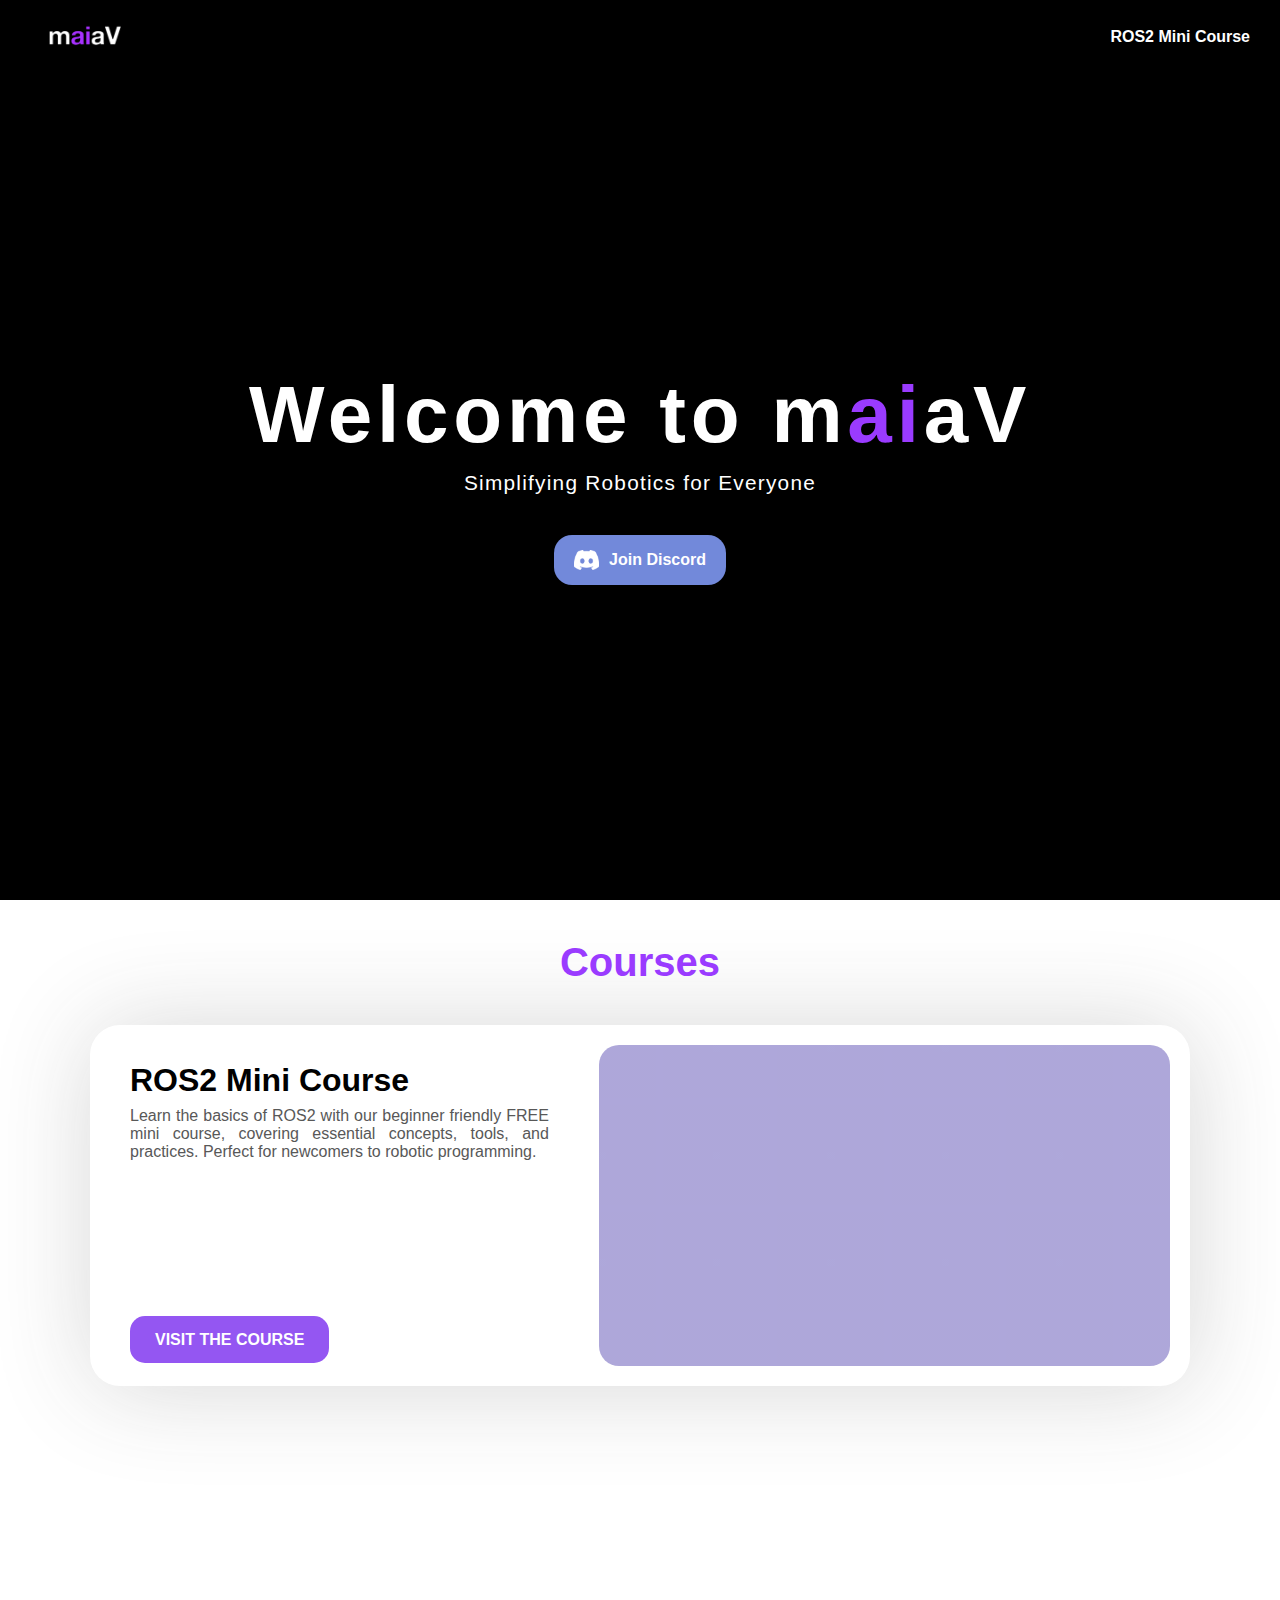
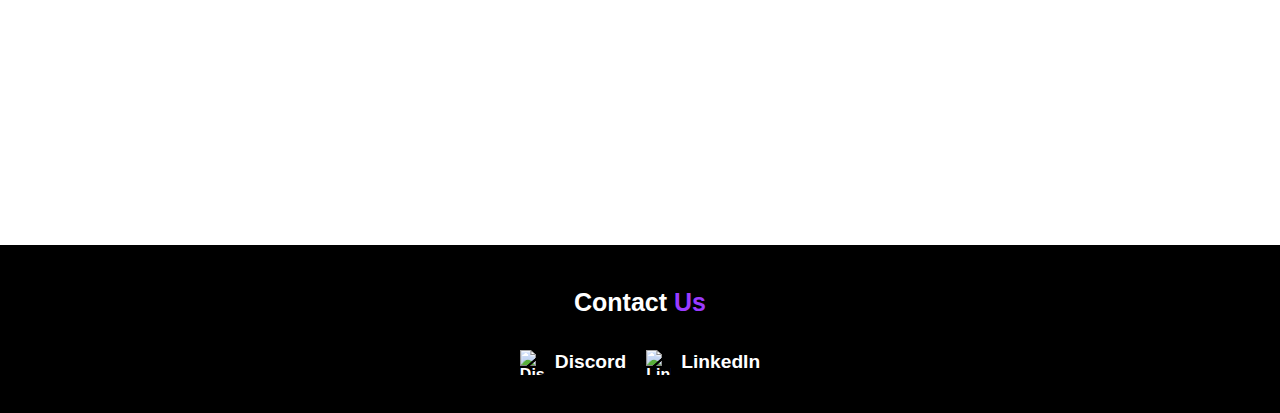
==== index.html @ 1d8e47e0 "Add files via upload" ====
<!DOCTYPE html>
<html lang="en">
<head>
    <meta charset="UTF-8">
    <meta name="viewport" content="width=device-width, initial-scale=1.0">
    <title>maiaV | Robotics Community | Home</title>
    <link href="/AI.png" rel="icon" type="image/x-icon" sizes="48x48">
    <link rel="stylesheet" href="styles.css">
</head>
<body>
    <header>
        <nav>
            <div class="logo">
                <img src="/maiaV-White.png" alt="maiaV Logo">
            </div>
            <ul>
                <a href="course.html">ROS2 Mini Course</a>
            </ul>
        </nav>
    </header>
    <main>
        <section id="home" class="snap-section">
            <div id="background"></div>
            <div class="content">
                <h1 class="welcome-text">Welcome to m<span class="highlight">ai</span>aV</h1>
                <p class="welcome-text margin_bt_mainline">Simplifying Robotics for Everyone</p>
                <div class="join-discord">
                    <a href="https://discord.gg/7rMq2JnyMY" class="discord-button">
                        <img src="/discord-mark-white.png" alt="Discord Logo" class="discord-logo"> Join Discord
                    </a>
                </div>
            </div>
        </section>
        <section id="project" class="bg snap-section">
            <div class="section-title">
                <h2>Courses</h2>
            </div>
            <div class="project-container">
                <div class="project-content">
                    <h3>ROS2 Mini Course</h3>
                    <p>Learn the basics of ROS2 with our beginner friendly FREE mini course, covering essential concepts, tools, and practices. Perfect for newcomers to robotic programming.</p>
                    <a href="course.html" class="case-study-btn">Visit the Course</a>

                </div>
                <div class="project-image">
                    <img src="/coming_soon.gif" alt="Coming Soon!">
                </div>
            </div>
        </section>
        <div class="section footer">
            <div class="container w-container">
                <div class="footer-holder">
                    <p>Contact <span class="highlight">Us</span></p>
                    <div class="social-wrapper">
                        <!-- <a href="mailto:your-email@example.com" class="social-link w-inline-block">
                            <img src="https://img.icons8.com/?size=100&id=44829&format=png&color=000000" loading="lazy" width="25" height="25" alt="Email">
                            <span>Email</span>
                        </a> -->
                        <a href="https://discord.gg/7rMq2JnyMY" class="social-link w-inline-block">
                            <img src="https://img.icons8.com/?size=100&id=61604&format=png&color=000000" loading="lazy" width="25" height="25" alt="Discord">
                            <span>Discord</span>
                        </a>
                        <a href="https://linkedin.com/" class="social-link w-inline-block">
                            <img src="https://img.icons8.com/?size=100&id=44019&format=png&color=000000" loading="lazy" width="25" height="25" alt="LinkedIn">
                            <span>LinkedIn</span>
                        </a>
                    </div>
                </div>
            </div>
        </div>
        
        


    </main>
    <script src="https://cdnjs.cloudflare.com/ajax/libs/three.js/r128/three.min.js"></script>
    <script src="scripts.js"></script>
</body>
</html>
---- styles.css ----
/* General Styles */
body {
    font-family: 'Roboto', 'Helvetica Neue', 'Open Sans', sans-serif;
    margin: 0;
    padding: 0;
    background-color: #000;
    color: white;
    overflow-x: hidden;
    scroll-behavior: smooth;
    height: 100vh;
    display: flex;
    flex-direction: column;
    scroll-snap-type: y proximity; /* Enable scroll snap */
    text-decoration: none;
}

header {
    position: absolute;
    top: 0;
    width: 100%;
    background-color: rgba(0, 0, 0, 0.5);
    padding: 10px 0;
    z-index: 1000;
    text-decoration: none;
}

nav {
    display: flex;
    align-items: center;
    justify-content: space-between;
    width: 100%;
    padding: 0 20px;
    text-decoration: none;
}

.logo img {
    margin-left: 20px;
    height: 50px;
}

nav ul {
    list-style: none;
    display: flex;
    justify-content: center;
    padding: 0;
    margin: 0;
    text-decoration: none;
}

nav ul{
    margin: 0;
    margin-right: 50px;
    text-decoration: none;
}

nav ul a {
    color: white;
    text-decoration: none;
    font-weight: bold;
    transition: color 0.3s, transform 0.3s, text-decoration 0.3s;
}

nav ul a:hover {
    color: #9A3BFF; /* Purple color on hover */
    /* transform: scale(1.1); Slight zoom effect */
    text-decoration: none; /* Underline on hover */
}

.highlight {
    color: #9A3BFF; /* Replace with your desired color */
}

/* Spacing between letters */
.welcome-text {
    letter-spacing: 0.06em; /* Adjust the space as needed */
}

.margin_bt_mainline {
    margin-bottom: 40px;
}

/* Join Discord button styles */
.join-discord {
    margin-top: 30px;
}

.discord-button {
    display: inline-flex;
    align-items: center;
    background-color: #7289da;
    color: white;
    padding: 15px 20px; /* Adjusted padding */
    text-decoration: none;
    border-radius: 18px;
    font-weight: bold;
    transition: background-color 0.3s;
    font-size: 1em; /* Adjusted font size */
}

.discord-button:hover {
    background-color: #5a6fb5;
}

.discord-logo {
    width: 25px;
    height: 20px;
    margin-right: 10px; /* Adjusted margin */
}

/* Home Section */
#home {
    position: relative;
    width: 100%;
    height: 100vh;
    overflow: hidden;
    display: flex;
    justify-content: center;
    align-items: center;
    text-align: center;
    scroll-snap-align: start; /* Snap alignment */
}

#background {
    position: absolute;
    top: 0;
    left: 0;
    width: 100%;
    height: 100%;
    z-index: 0;
}

.content {
    position: relative;
    z-index: 1;
    padding: 20px;
}

h1 {
    font-size: 5em; /* Adjusted font size */
    margin-bottom: 0;
}

p {
    font-size: 1.3em;
    margin-top: 0.5em;
}

.section-title {
    text-align: center;
    margin-bottom: 40px; /* Adjust margin as needed */
}

.section-title h2 {
    color: #9A3BFF; /* Purple color */
    font-size: 2.5em; /* Adjust font size as needed */
    margin: 0;
}

/* Project Section */
#project {
    background-color: #fff; /* White background color for the section */
    width: 100%; /* Ensure the section covers the entire width */
    padding: 40px 20px; /* Adjust padding as needed */
    position: relative;
    height: 105vh; /* Full height of the viewport */
    box-sizing: border-box; /* Ensure padding is included in the width calculation */
    scroll-snap-align: start; /* Snap alignment */
}

.bg {
    min-height: auto;
}

.project-container {
    display: flex;
    flex-direction: row;
    justify-content: space-between;
    align-items: center;
    width: 100%;
    max-height: auto;
    max-width: 1100px; /* Max width of the content */
    background-color: #fff; /* Background color for the content */
    border-radius: 30px; /* Rounded corners for the content */
    box-shadow: 2px 2px 100px rgba(53, 53, 53, 0.2); /* Shadow for the content */
    overflow: hidden;
    margin: 0 auto; /* Center the container */
}

/* Project Content */
.project-content {
    padding: 30px;
    flex: 1.1;
    text-align: justify;
    margin-left: 10px;
}

.project-content h3 {
    font-size: 2.0em;
    margin-top: 0px;
    color: #000000; /* Color for the category title */
    margin-bottom: 0px;
}

.project-content p {
    font-size: 1.0em;
    margin-bottom: 170px;
    color: #585858; /* Color for the description text */
}

.case-study-btn {
    background-color: #9456f2; /* Button background color */
    color: white;
    border: none;
    padding: 15px 25px;
    cursor: pointer;
    border-radius: 15px; /* Rounded corners for the button */
    text-transform: uppercase;
    font-weight: bold;
    text-decoration: none;
}

.case-study-btn:hover {
    background-color: #3d5a80; /* Button hover color */
}

/* Project Image */
.project-image {
    flex: 1.5;
    display: flex;
    justify-content: center;
    align-items: center;
    padding: 20px;
}

.project-image img {
    max-width: 100%;
    border-radius: 20px; /* Rounded corners for the image */
}

/* Responsive Design */
@media (max-width: 768px) {
    #project {
        padding: 40px 15px; /* Adjust padding for smaller screens */
    }

    .project-container {
        flex-direction: column-reverse; /* Stack content vertically on smaller screens */
        align-items: center;
    }

    .project-container p {
        margin-bottom: 50px;
    }

    .project-image {
        width: 90%;
    }
    
    .project-content {
        width: 85%; /* Ensure both content and image take full width on smaller screens */
        text-align: center; /* Center align text for better presentation */
    }

    .project-content {
        text-align: justify; /* Justify text for better readability */
    }

    .project-image {
        padding: 20px; /* Adjust padding for better spacing */
    }
}

@media (max-width: 480px) {
    .section-title h2 {
        font-size: 1.5em; /* Smaller font size for section title on small screens */
    }

    .project-content h2 {
        font-size: 1.5em; /* Smaller font size for project title on small screens */
    }

    .project-content p {
        font-size: 1em; /* Smaller font size for project description on small screens */
    }

    .case-study-btn {
        padding: 8px 16px; /* Adjust padding for buttons on small screens */
        font-size: 0.9em; /* Smaller font size for buttons on small screens */
    }
}

/* Footer Section */
.footer {
    background-color: #000; /* Black background color */
    padding: 30px 20px;
    color: white;
    text-align: center;
}

.footer-holder {
    display: flex;
    flex-direction: column;
    align-items: center;
    justify-content: center;
}

.footer-holder p{
    font-size: 25px;
    font-weight: bold;
}
.social-wrapper {
    display: flex;
    justify-content: center;
    margin: 8px 0;
}

.social-link {
    display: flex;
    align-items: center;
    margin: 0 10px; /* Adjusted margin for spacing */
    color: white;
    text-decoration: none;
    font-weight: bold;
}

.social-link img {
    margin-right: 10px;
}

.social-link span {
    font-size: 1.2em;
}

.social-link:hover span {
    color: #9A3BFF; /* Purple color on hover */
}

/* Responsive Design */
@media (max-width: 768px) {
    .footer {
        padding: 10px 10px;
    }

    .social-link span {
        font-size: 1em;
    }

    .social-wrapper {
        flex-direction:row;
        align-items: center;
        margin: 10px;
    }
    .social-link img {
        margin-right: 3px;
    }

    .social-link {
        margin: 5px 10px;
    }
}
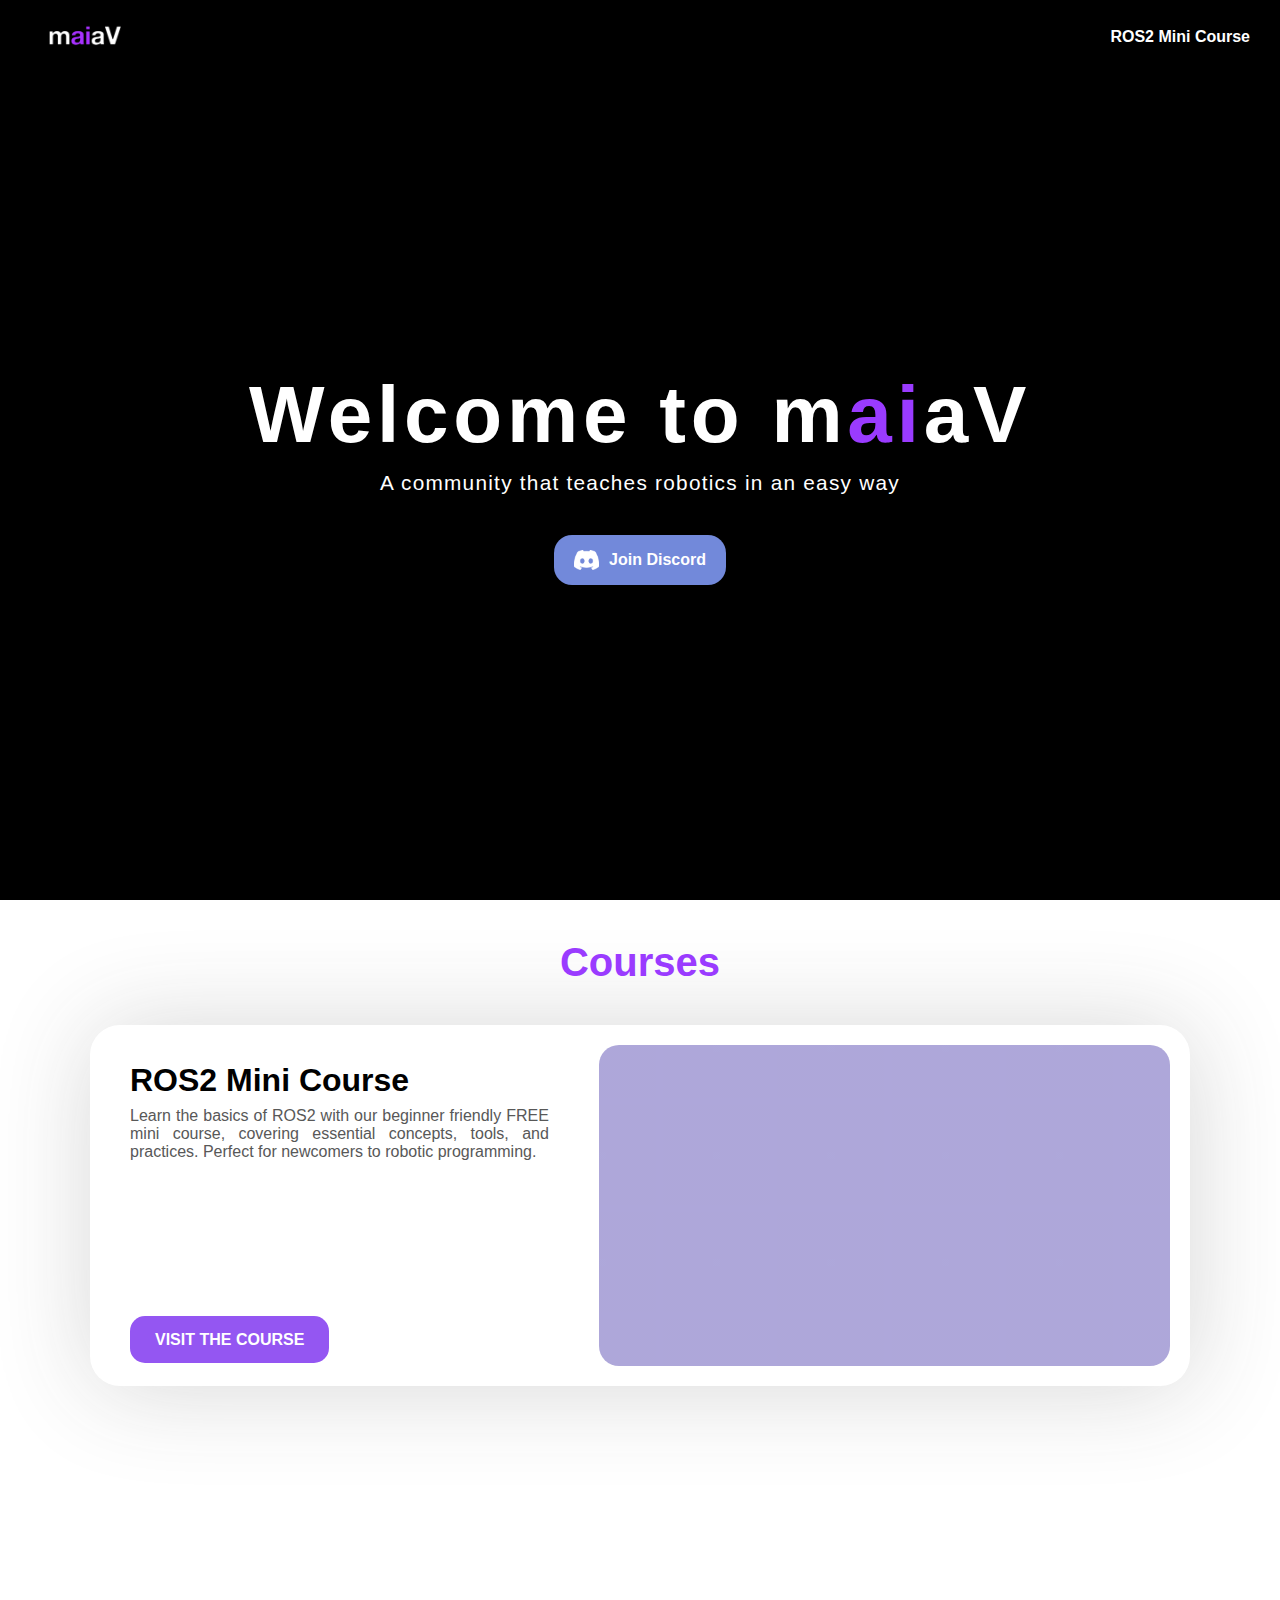
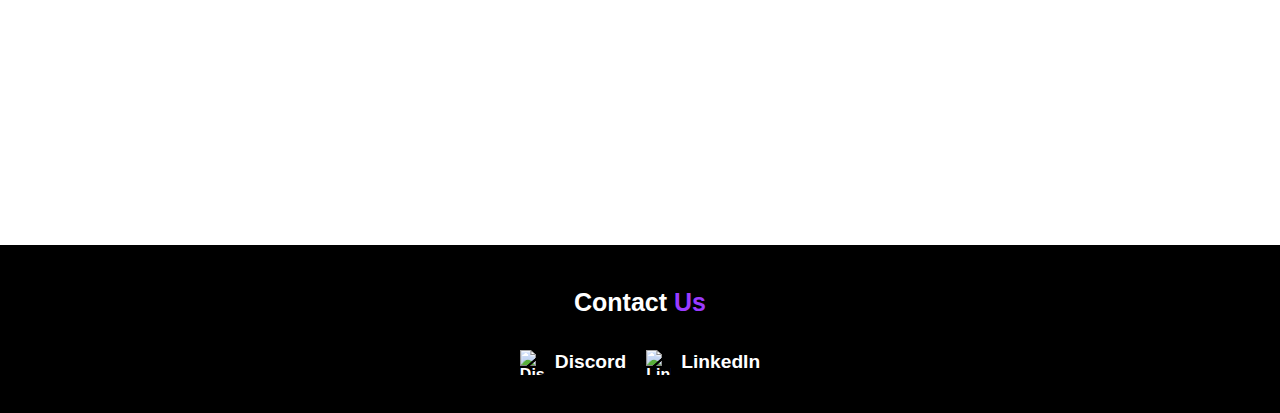
==== commit c3e099de: "Update index.html" ====
--- a/index.html
+++ b/index.html
@@ -23,7 +23,7 @@
             <div id="background"></div>
             <div class="content">
                 <h1 class="welcome-text">Welcome to m<span class="highlight">ai</span>aV</h1>
-                <p class="welcome-text margin_bt_mainline">Simplifying Robotics for Everyone</p>
+                <p class="welcome-text margin_bt_mainline">A community that teaches robotics in an easy way</p>
                 <div class="join-discord">
                     <a href="https://discord.gg/7rMq2JnyMY" class="discord-button">
                         <img src="/discord-mark-white.png" alt="Discord Logo" class="discord-logo"> Join Discord
--- a/styles.css
+++ b/styles.css
@@ -190,7 +190,7 @@
 .project-content {
     padding: 30px;
     flex: 1.1;
-    text-align: justify;
+    text-align: none;
     margin-left: 10px;
 }
 
@@ -231,6 +231,9 @@
     align-items: center;
     padding: 20px;
 }
+.project-content p {
+    text-align: justify; /* Justify text for better readability */
+}
 
 .project-image img {
     max-width: 100%;
@@ -256,15 +259,26 @@
         width: 90%;
     }
     
+    .content h1{
+        font-size: 50px;
+
+    }
     .project-content {
         width: 85%; /* Ensure both content and image take full width on smaller screens */
         text-align: center; /* Center align text for better presentation */
     }
 
+    .project-content h3{
+        text-align: none;
+    }
+
     .project-content {
+        text-align: none; /* Justify text for better readability */
+    }
+
+    .project-content p {
         text-align: justify; /* Justify text for better readability */
     }
-
     .project-image {
         padding: 20px; /* Adjust padding for better spacing */
     }
@@ -272,13 +286,17 @@
 
 @media (max-width: 480px) {
     .section-title h2 {
-        font-size: 1.5em; /* Smaller font size for section title on small screens */
+        font-size: 1.8em; /* Smaller font size for section title on small screens */
     }
 
     .project-content h2 {
-        font-size: 1.5em; /* Smaller font size for project title on small screens */
-    }
-
+        font-size: 1.8em; /* Smaller font size for project title on small screens */
+    }
+
+    
+    .project-content h3{
+        text-align: none;
+    }
     .project-content p {
         font-size: 1em; /* Smaller font size for project description on small screens */
     }
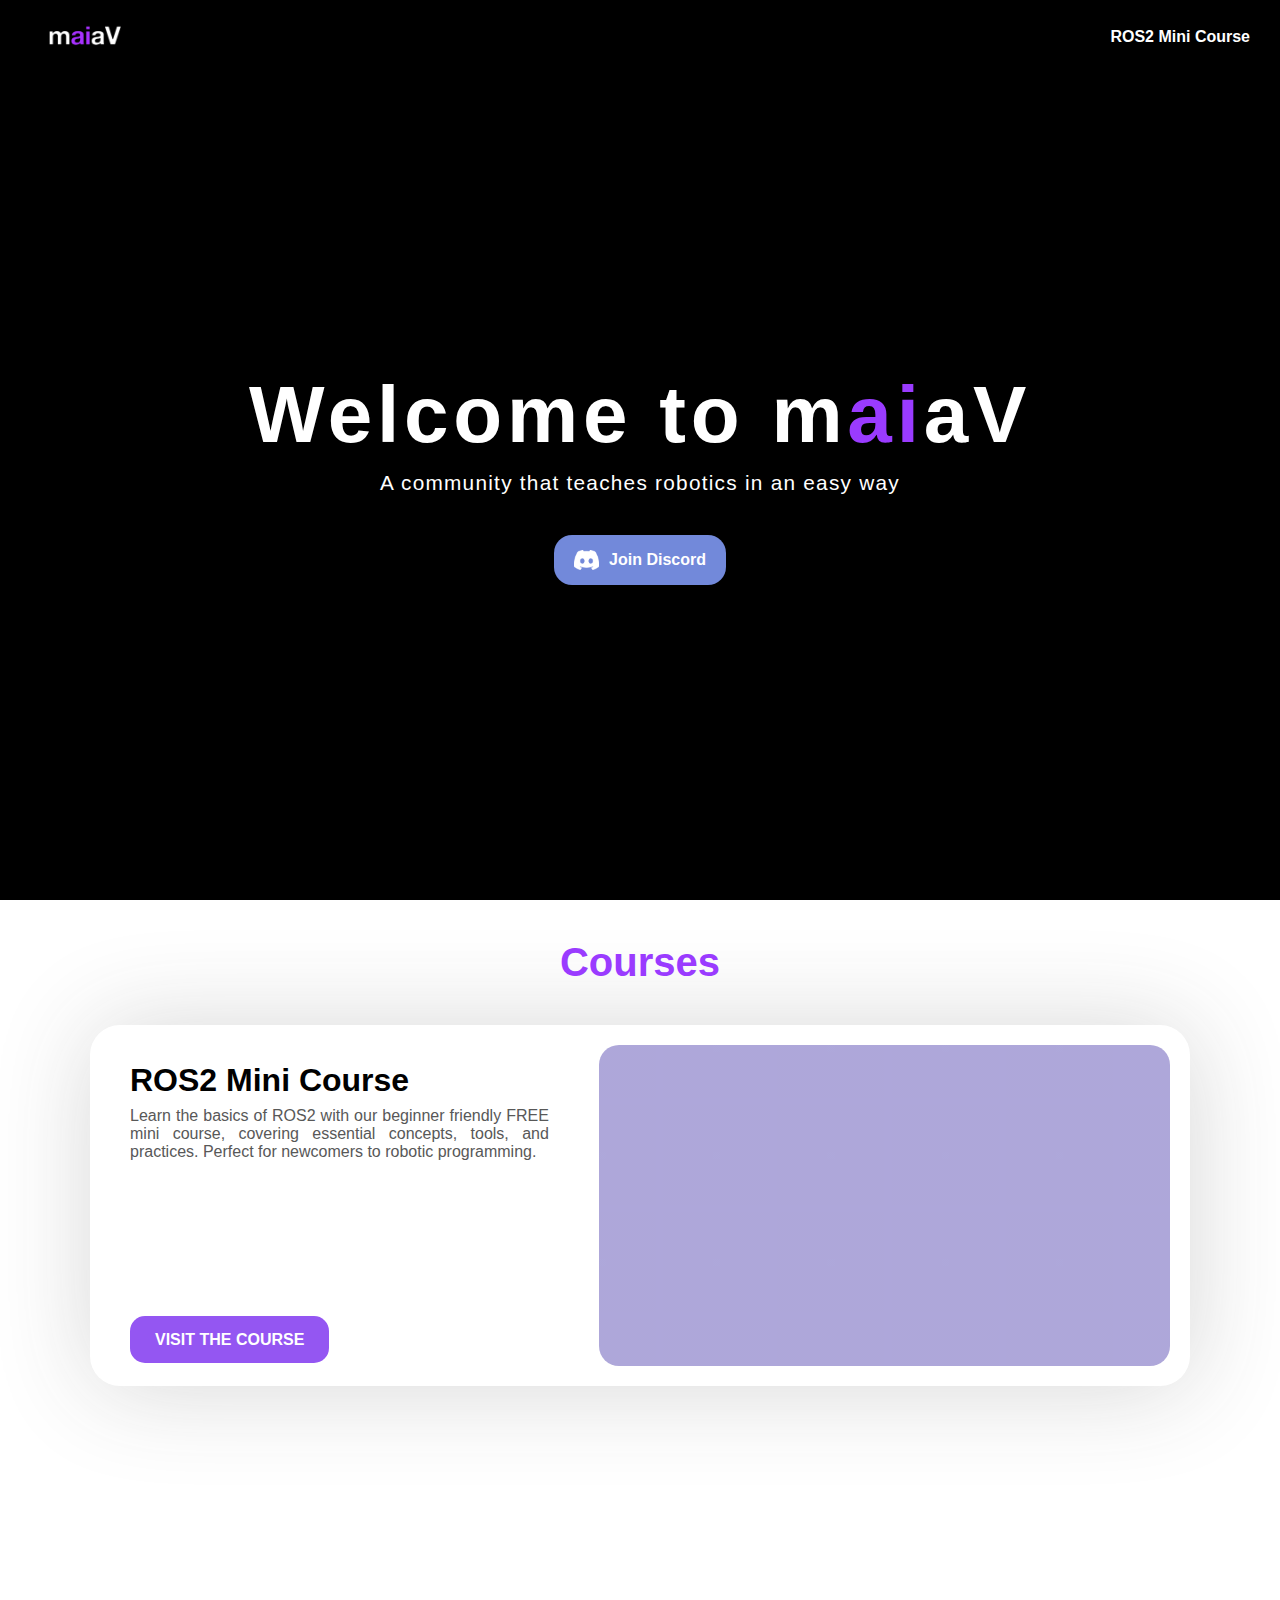
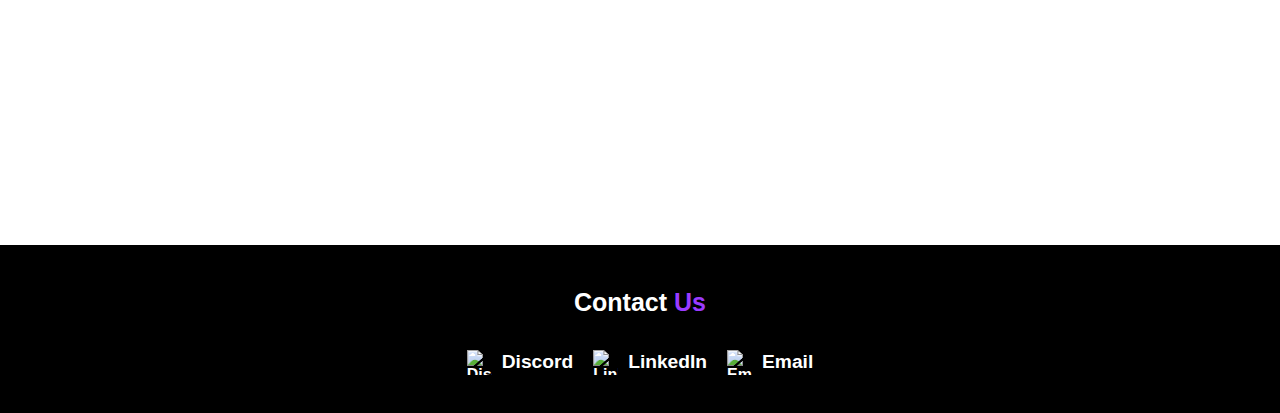
==== commit 6f5f4cc1: "Update index.html" ====
--- a/index.html
+++ b/index.html
@@ -19,7 +19,8 @@
         </nav>
     </header>
     <main>
-        <section id="home" class="snap-section">
+        <!-- Home Section with snap-section class for snap scrolling -->
+        <section id="home" class="">
             <div id="background"></div>
             <div class="content">
                 <h1 class="welcome-text">Welcome to m<span class="highlight">ai</span>aV</h1>
@@ -31,7 +32,8 @@
                 </div>
             </div>
         </section>
-        <section id="project" class="bg snap-section">
+        <!-- Project Section with snap-section class for snap scrolling -->
+        <section id="project" class="">
             <div class="section-title">
                 <h2>Courses</h2>
             </div>
@@ -40,22 +42,18 @@
                     <h3>ROS2 Mini Course</h3>
                     <p>Learn the basics of ROS2 with our beginner friendly FREE mini course, covering essential concepts, tools, and practices. Perfect for newcomers to robotic programming.</p>
                     <a href="course.html" class="case-study-btn">Visit the Course</a>
-
                 </div>
                 <div class="project-image">
                     <img src="/coming_soon.gif" alt="Coming Soon!">
                 </div>
             </div>
         </section>
+        <!-- Footer Section -->
         <div class="section footer">
             <div class="container w-container">
                 <div class="footer-holder">
                     <p>Contact <span class="highlight">Us</span></p>
                     <div class="social-wrapper">
-                        <!-- <a href="mailto:your-email@example.com" class="social-link w-inline-block">
-                            <img src="https://img.icons8.com/?size=100&id=44829&format=png&color=000000" loading="lazy" width="25" height="25" alt="Email">
-                            <span>Email</span>
-                        </a> -->
                         <a href="https://discord.gg/7rMq2JnyMY" class="social-link w-inline-block">
                             <img src="https://img.icons8.com/?size=100&id=61604&format=png&color=000000" loading="lazy" width="25" height="25" alt="Discord">
                             <span>Discord</span>
@@ -64,14 +62,14 @@
                             <img src="https://img.icons8.com/?size=100&id=44019&format=png&color=000000" loading="lazy" width="25" height="25" alt="LinkedIn">
                             <span>LinkedIn</span>
                         </a>
+                        <a href="mailto: maiav.robotics@gmail.com" class="social-link w-inline-block" type="Email">
+                            <img src="https://img.icons8.com/?size=100&id=44829&format=png&color=000000" loading="lazy" width="25" height="25" alt="Email">
+                            <span>Email</span>
+                        </a>
                     </div>
                 </div>
             </div>
         </div>
-        
-        
-
-
     </main>
     <script src="https://cdnjs.cloudflare.com/ajax/libs/three.js/r128/three.min.js"></script>
     <script src="scripts.js"></script>
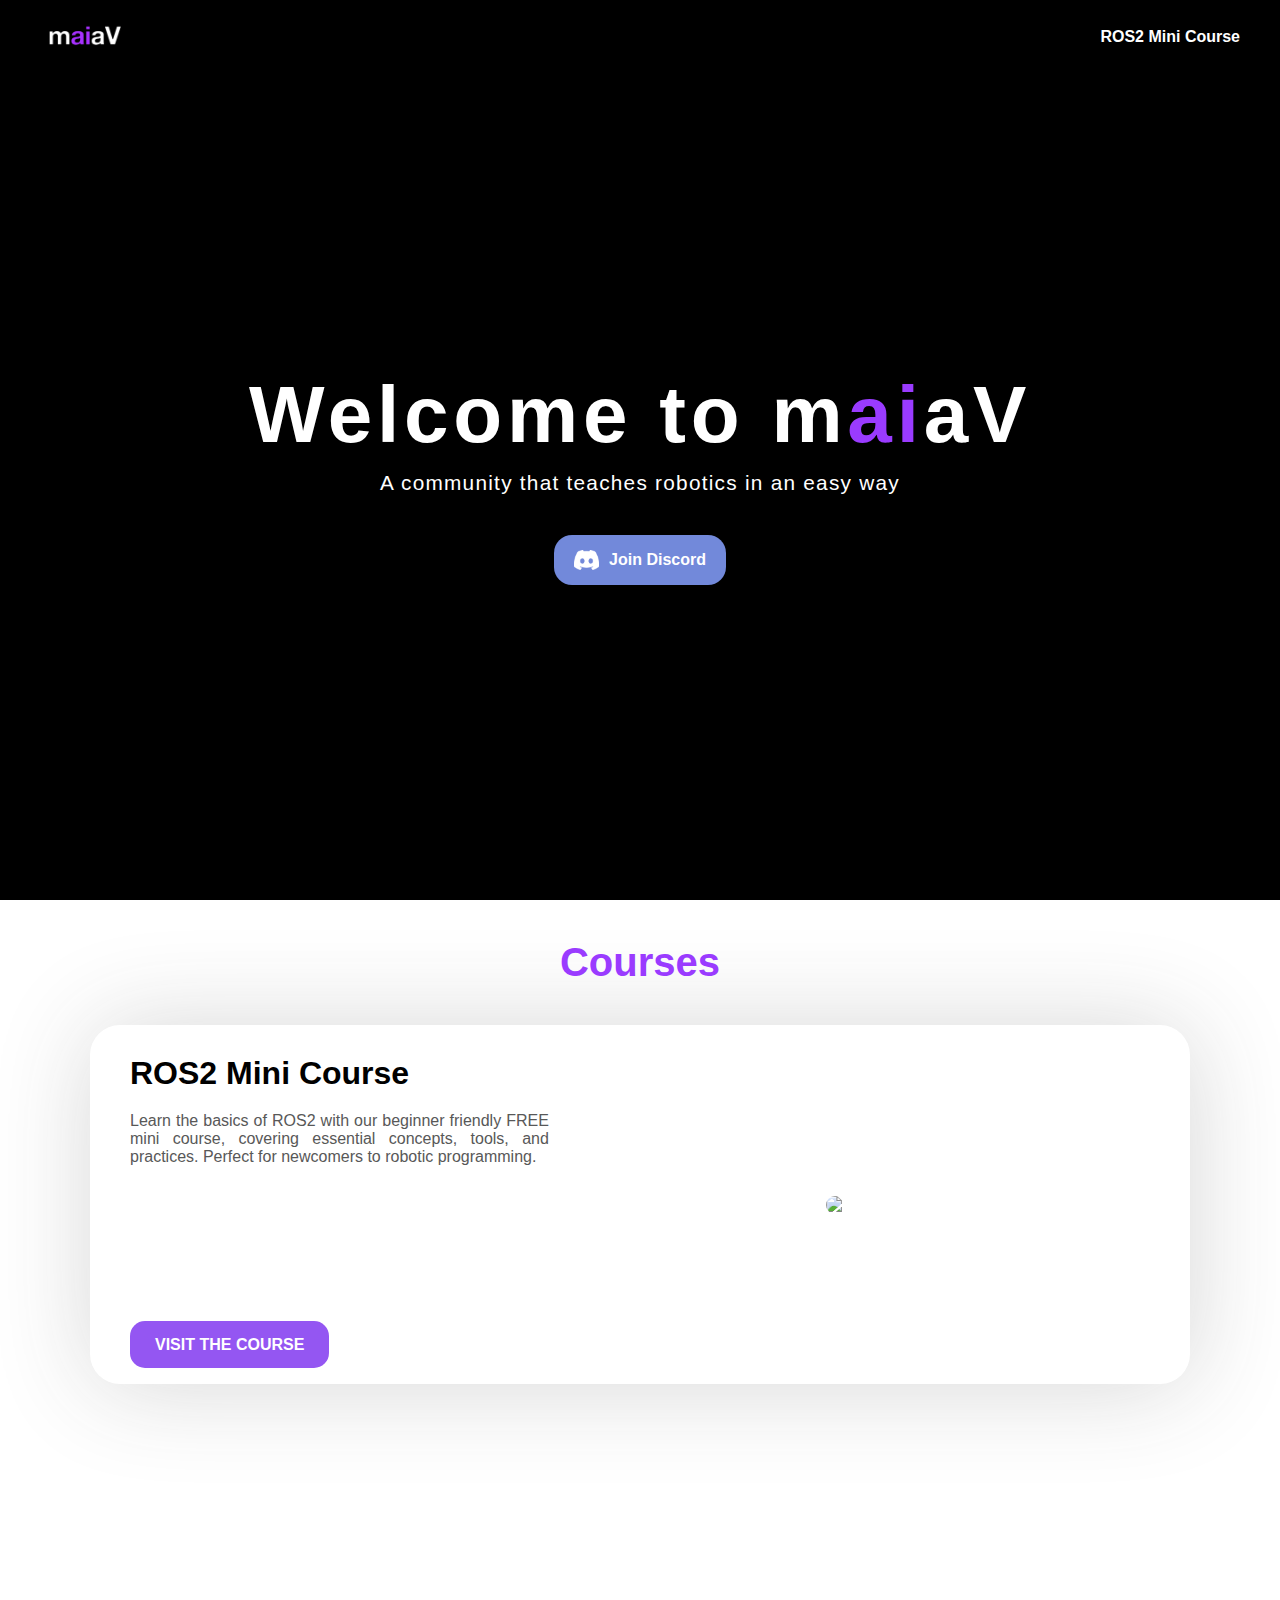
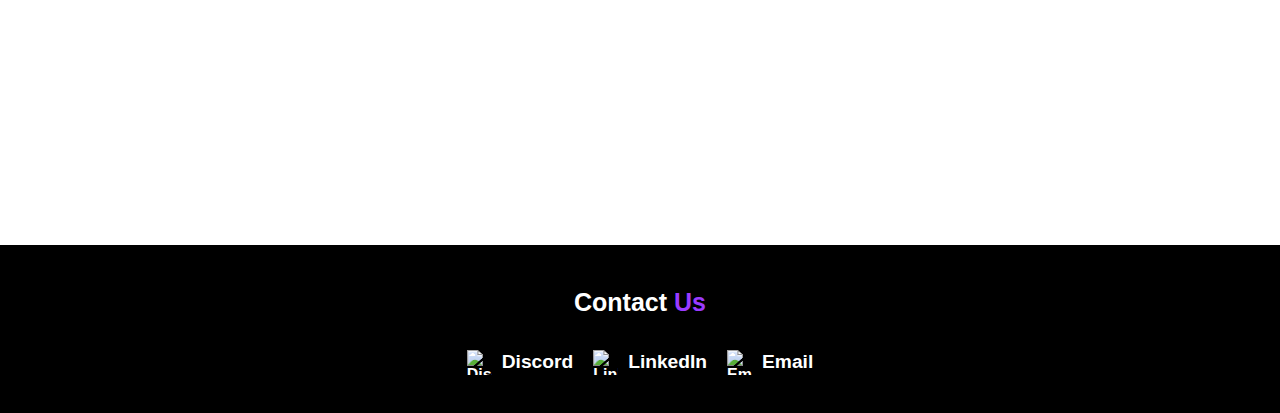
==== commit 01a2910c: "Update index.html" ====
--- a/index.html
+++ b/index.html
@@ -44,7 +44,7 @@
                     <a href="course.html" class="case-study-btn">Visit the Course</a>
                 </div>
                 <div class="project-image">
-                    <img src="/coming_soon.gif" alt="Coming Soon!">
+                    <img src="/mini_course.gif" alt="Coming Soon!">
                 </div>
             </div>
         </section>
--- a/styles.css
+++ b/styles.css
@@ -7,30 +7,22 @@
     color: white;
     overflow-x: hidden;
     scroll-behavior: smooth;
-    height: 100vh;
-    display: flex;
-    flex-direction: column;
-    scroll-snap-type: y proximity; /* Enable scroll snap */
-    text-decoration: none;
 }
 
 header {
     position: absolute;
     top: 0;
     width: 100%;
-    background-color: rgba(0, 0, 0, 0.5);
+    background-color: rgba(0, 0, 0, 0);
     padding: 10px 0;
     z-index: 1000;
-    text-decoration: none;
 }
 
 nav {
     display: flex;
     align-items: center;
     justify-content: space-between;
-    width: 100%;
     padding: 0 20px;
-    text-decoration: none;
 }
 
 .logo img {
@@ -44,12 +36,11 @@
     justify-content: center;
     padding: 0;
     margin: 0;
-    text-decoration: none;
 }
 
 nav ul{
     margin: 0;
-    margin-right: 50px;
+    margin-right: 20px;
     text-decoration: none;
 }
 
@@ -61,18 +52,18 @@
 }
 
 nav ul a:hover {
-    color: #9A3BFF; /* Purple color on hover */
-    /* transform: scale(1.1); Slight zoom effect */
-    text-decoration: none; /* Underline on hover */
+    color: #9A3BFF; 
+    transform: scale(1.2); 
+    text-decoration: none; 
 }
 
 .highlight {
-    color: #9A3BFF; /* Replace with your desired color */
+    color: #9A3BFF; 
 }
 
 /* Spacing between letters */
 .welcome-text {
-    letter-spacing: 0.06em; /* Adjust the space as needed */
+    letter-spacing: 0.06em; 
 }
 
 .margin_bt_mainline {
@@ -94,7 +85,7 @@
     border-radius: 18px;
     font-weight: bold;
     transition: background-color 0.3s;
-    font-size: 1em; /* Adjusted font size */
+    font-size: 1em; 
 }
 
 .discord-button:hover {
@@ -136,7 +127,7 @@
 }
 
 h1 {
-    font-size: 5em; /* Adjusted font size */
+    font-size: 5em; 
     margin-bottom: 0;
 }
 
@@ -147,12 +138,12 @@
 
 .section-title {
     text-align: center;
-    margin-bottom: 40px; /* Adjust margin as needed */
+    margin-bottom: 40px; /
 }
 
 .section-title h2 {
-    color: #9A3BFF; /* Purple color */
-    font-size: 2.5em; /* Adjust font size as needed */
+    color: #9A3BFF; 
+    font-size: 2.5em; 
     margin: 0;
 }
 
@@ -198,7 +189,7 @@
     font-size: 2.0em;
     margin-top: 0px;
     color: #000000; /* Color for the category title */
-    margin-bottom: 0px;
+    margin-bottom: 20px;
 }
 
 .project-content p {
@@ -243,7 +234,8 @@
 /* Responsive Design */
 @media (max-width: 768px) {
     #project {
-        padding: 40px 15px; /* Adjust padding for smaller screens */
+        padding: 30px 15px; /* Adjust padding for smaller screens */
+        
     }
 
     .project-container {
@@ -363,6 +355,10 @@
         font-size: 1em;
     }
 
+    .footer-holder p{
+        margin-bottom: 10px;
+    }
+
     .social-wrapper {
         flex-direction:row;
         align-items: center;
